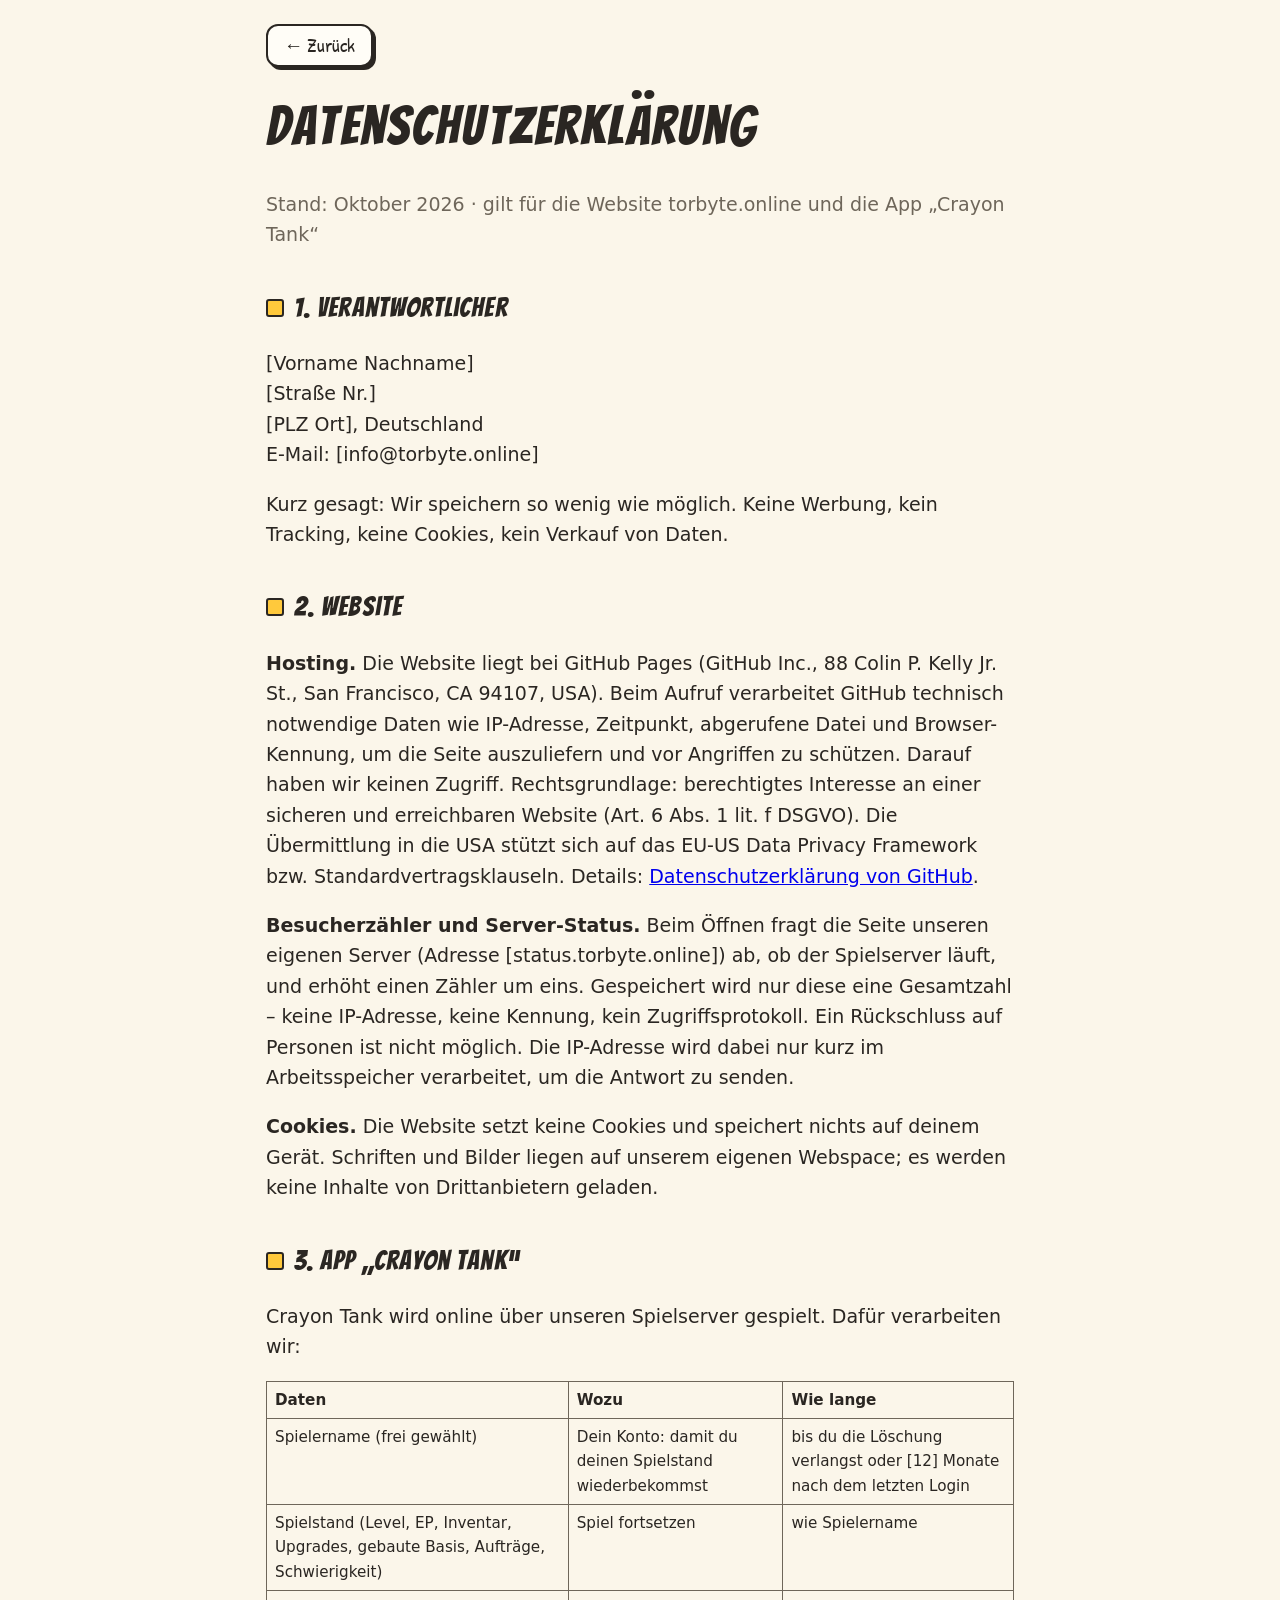
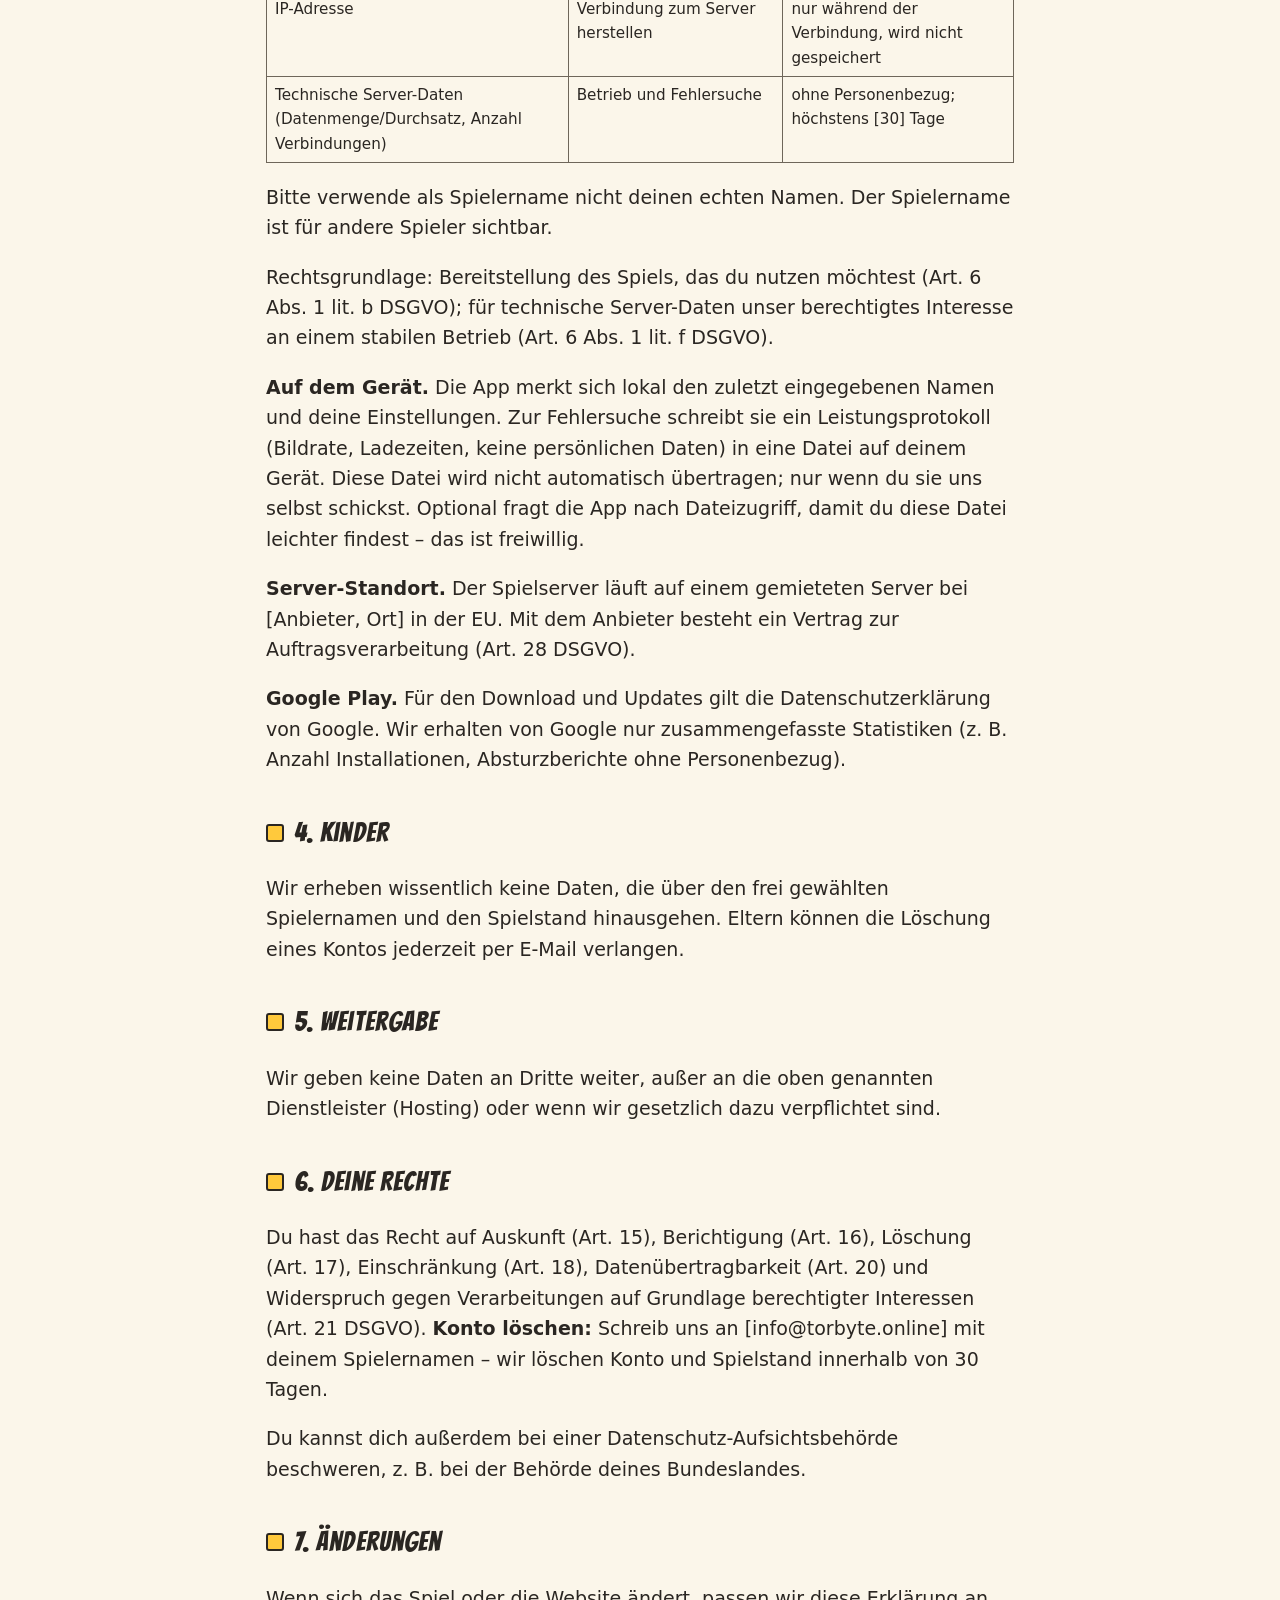
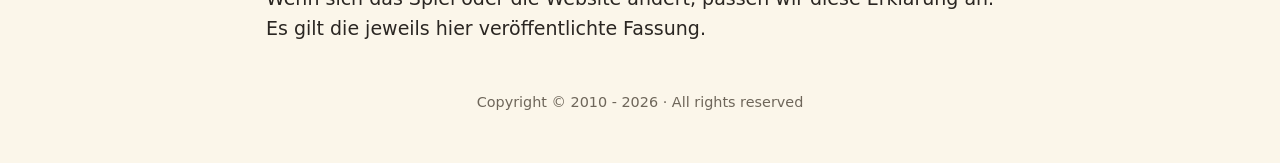
==== datenschutz.html @ 63ffa102 "Add files via upload" ====
<!doctype html>
<html lang="de">
<head>
<meta charset="utf-8">
<meta name="viewport" content="width=device-width, initial-scale=1">
<title>Datenschutz – Torbyte</title>
<style>
  @font-face { font-family:"Bangers"; src:url("fonts/Bangers-Regular.ttf") format("truetype"); font-display:swap; }
  @font-face { font-family:"Patrick Hand"; src:url("fonts/PatrickHand-Regular.ttf") format("truetype"); font-display:swap; }
  :root { --paper:#fbf6ea; --ink:#2a2622; --muted:#6e665a; --line:#2a2622; --yellow:#ffc93c; --card:#fffdf7; }
  @media (prefers-color-scheme: dark) { :root { --paper:#1f1c19; --ink:#f3ecdd; --muted:#b3aa9b; --line:#f3ecdd; --card:#2a2622; } }
  * { box-sizing:border-box; }
  body { margin:0; background:var(--paper); color:var(--ink); font:19px/1.6 system-ui, sans-serif; }
  .wrap { max-width:780px; margin:0 auto; padding:24px 16px 48px; }
  h1, h2 { font-family:"Bangers", Impact, sans-serif; font-weight:400; letter-spacing:.04em; }
  h1 { font-size:clamp(2.4rem, 8vw, 3.4rem); margin:16px 0 8px; }
  h2 { font-size:1.7rem; margin:36px 0 8px; }
  h2::before { content:""; display:inline-block; width:14px; height:14px; margin-right:10px; background:var(--yellow); border:2px solid var(--line); border-radius:3px; }
  .back {
    display:inline-block; font-family:"Patrick Hand", sans-serif; font-size:1.2rem; text-decoration:none; color:var(--ink);
    background:var(--card); border:2px solid var(--line); border-radius:12px; padding:4px 16px; box-shadow:3px 3px 0 var(--line);
  }
  .back:hover { background:var(--yellow); color:#2a2622; }
  .muted { color:var(--muted); }
  table { border-collapse:collapse; width:100%; font-size:.95rem; }
  td, th { border:1px solid var(--muted); padding:6px 8px; text-align:left; vertical-align:top; }
  footer { margin-top:48px; color:var(--muted); font-size:.9rem; text-align:center; }
</style>
</head>
<body>
<div class="wrap">
  <a class="back" href="./">← Zurück</a>

  <h1>Datenschutzerklärung</h1>
  <p class="muted">Stand: Oktober 2026 · gilt für die Website torbyte.online und die App „Crayon Tank“</p>

  <h2>1. Verantwortlicher</h2>
  <p>[Vorname Nachname]<br>[Straße Nr.]<br>[PLZ Ort], Deutschland<br>E-Mail: [info@torbyte.online]</p>
  <p>Kurz gesagt: Wir speichern so wenig wie möglich. Keine Werbung, kein Tracking, keine Cookies, kein Verkauf von Daten.</p>

  <h2>2. Website</h2>
  <p><b>Hosting.</b> Die Website liegt bei GitHub Pages (GitHub Inc., 88 Colin P. Kelly Jr. St., San Francisco, CA 94107, USA).
  Beim Aufruf verarbeitet GitHub technisch notwendige Daten wie IP-Adresse, Zeitpunkt, abgerufene Datei und Browser-Kennung,
  um die Seite auszuliefern und vor Angriffen zu schützen. Darauf haben wir keinen Zugriff.
  Rechtsgrundlage: berechtigtes Interesse an einer sicheren und erreichbaren Website (Art. 6 Abs. 1 lit. f DSGVO).
  Die Übermittlung in die USA stützt sich auf das EU-US Data Privacy Framework bzw. Standardvertragsklauseln.
  Details: <a href="https://docs.github.com/de/site-policy/privacy-policies/github-general-privacy-statement">Datenschutzerklärung von GitHub</a>.</p>
  <p><b>Besucherzähler und Server-Status.</b> Beim Öffnen fragt die Seite unseren eigenen Server (Adresse [status.torbyte.online]) ab,
  ob der Spielserver läuft, und erhöht einen Zähler um eins. Gespeichert wird nur diese eine Gesamtzahl –
  keine IP-Adresse, keine Kennung, kein Zugriffsprotokoll. Ein Rückschluss auf Personen ist nicht möglich.
  Die IP-Adresse wird dabei nur kurz im Arbeitsspeicher verarbeitet, um die Antwort zu senden.</p>
  <p><b>Cookies.</b> Die Website setzt keine Cookies und speichert nichts auf deinem Gerät. Schriften und Bilder liegen auf unserem eigenen Webspace; es werden keine Inhalte von Drittanbietern geladen.</p>

  <h2>3. App „Crayon Tank“</h2>
  <p>Crayon Tank wird online über unseren Spielserver gespielt. Dafür verarbeiten wir:</p>
  <table>
    <tr><th>Daten</th><th>Wozu</th><th>Wie lange</th></tr>
    <tr><td>Spielername (frei gewählt)</td><td>Dein Konto: damit du deinen Spielstand wiederbekommst</td><td>bis du die Löschung verlangst oder [12] Monate nach dem letzten Login</td></tr>
    <tr><td>Spielstand (Level, EP, Inventar, Upgrades, gebaute Basis, Aufträge, Schwierigkeit)</td><td>Spiel fortsetzen</td><td>wie Spielername</td></tr>
    <tr><td>IP-Adresse</td><td>Verbindung zum Server herstellen</td><td>nur während der Verbindung, wird nicht gespeichert</td></tr>
    <tr><td>Technische Server-Daten (Datenmenge/Durchsatz, Anzahl Verbindungen)</td><td>Betrieb und Fehlersuche</td><td>ohne Personenbezug; höchstens [30] Tage</td></tr>
  </table>
  <p>Bitte verwende als Spielername nicht deinen echten Namen. Der Spielername ist für andere Spieler sichtbar.</p>
  <p>Rechtsgrundlage: Bereitstellung des Spiels, das du nutzen möchtest (Art. 6 Abs. 1 lit. b DSGVO); für technische Server-Daten unser berechtigtes Interesse an einem stabilen Betrieb (Art. 6 Abs. 1 lit. f DSGVO).</p>
  <p><b>Auf dem Gerät.</b> Die App merkt sich lokal den zuletzt eingegebenen Namen und deine Einstellungen. Zur Fehlersuche schreibt sie ein Leistungsprotokoll
  (Bildrate, Ladezeiten, keine persönlichen Daten) in eine Datei auf deinem Gerät. Diese Datei wird nicht automatisch übertragen;
  nur wenn du sie uns selbst schickst. Optional fragt die App nach Dateizugriff, damit du diese Datei leichter findest – das ist freiwillig.</p>
  <p><b>Server-Standort.</b> Der Spielserver läuft auf einem gemieteten Server bei [Anbieter, Ort] in der EU. Mit dem Anbieter besteht ein Vertrag zur Auftragsverarbeitung (Art. 28 DSGVO).</p>
  <p><b>Google Play.</b> Für den Download und Updates gilt die Datenschutzerklärung von Google. Wir erhalten von Google nur zusammengefasste Statistiken (z. B. Anzahl Installationen, Absturzberichte ohne Personenbezug).</p>

  <h2>4. Kinder</h2>
  <p>Wir erheben wissentlich keine Daten, die über den frei gewählten Spielernamen und den Spielstand hinausgehen. Eltern können die Löschung eines Kontos jederzeit per E-Mail verlangen.</p>

  <h2>5. Weitergabe</h2>
  <p>Wir geben keine Daten an Dritte weiter, außer an die oben genannten Dienstleister (Hosting) oder wenn wir gesetzlich dazu verpflichtet sind.</p>

  <h2>6. Deine Rechte</h2>
  <p>Du hast das Recht auf Auskunft (Art. 15), Berichtigung (Art. 16), Löschung (Art. 17), Einschränkung (Art. 18), Datenübertragbarkeit (Art. 20)
  und Widerspruch gegen Verarbeitungen auf Grundlage berechtigter Interessen (Art. 21 DSGVO).
  <b>Konto löschen:</b> Schreib uns an [info@torbyte.online] mit deinem Spielernamen – wir löschen Konto und Spielstand innerhalb von 30 Tagen.</p>
  <p>Du kannst dich außerdem bei einer Datenschutz-Aufsichtsbehörde beschweren, z. B. bei der Behörde deines Bundeslandes.</p>

  <h2>7. Änderungen</h2>
  <p>Wenn sich das Spiel oder die Website ändert, passen wir diese Erklärung an. Es gilt die jeweils hier veröffentlichte Fassung.</p>

  <footer>Copyright © 2010 - 2026 · All rights reserved</footer>
</div>
</body>
</html>
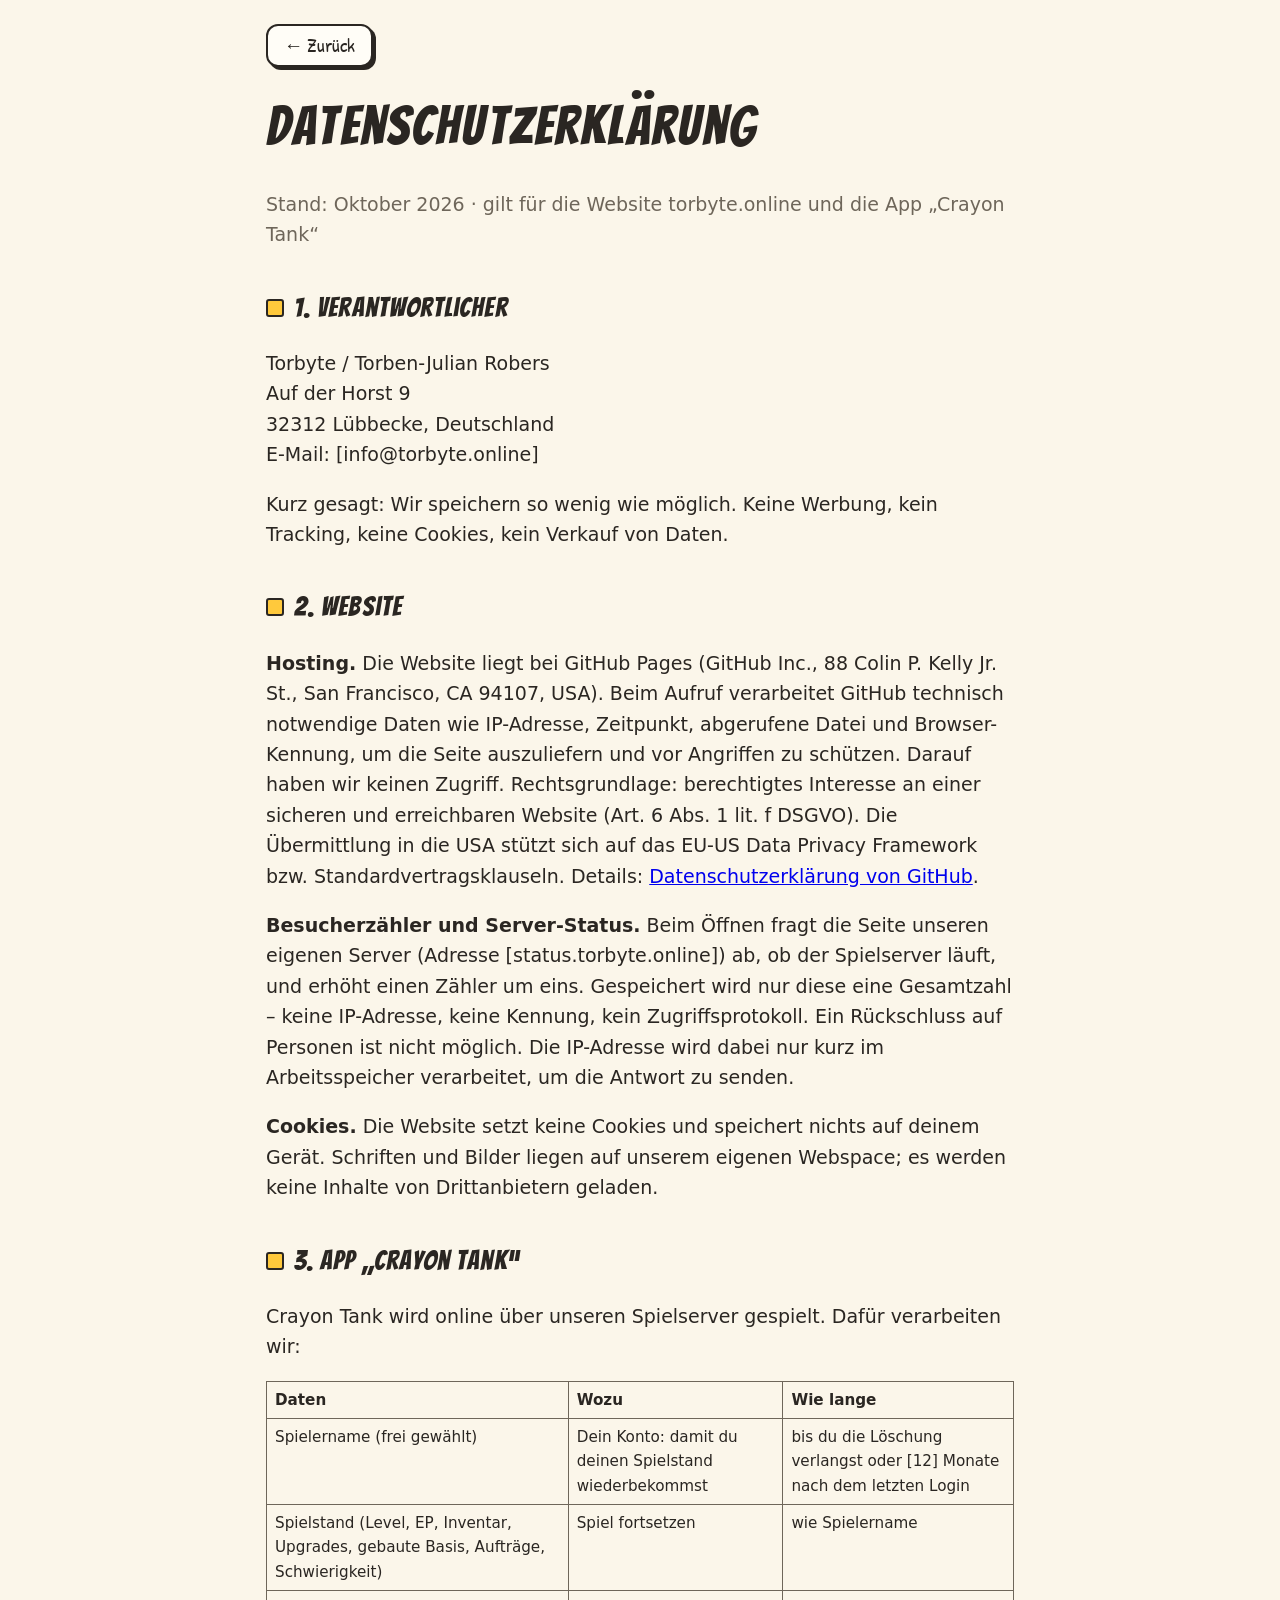
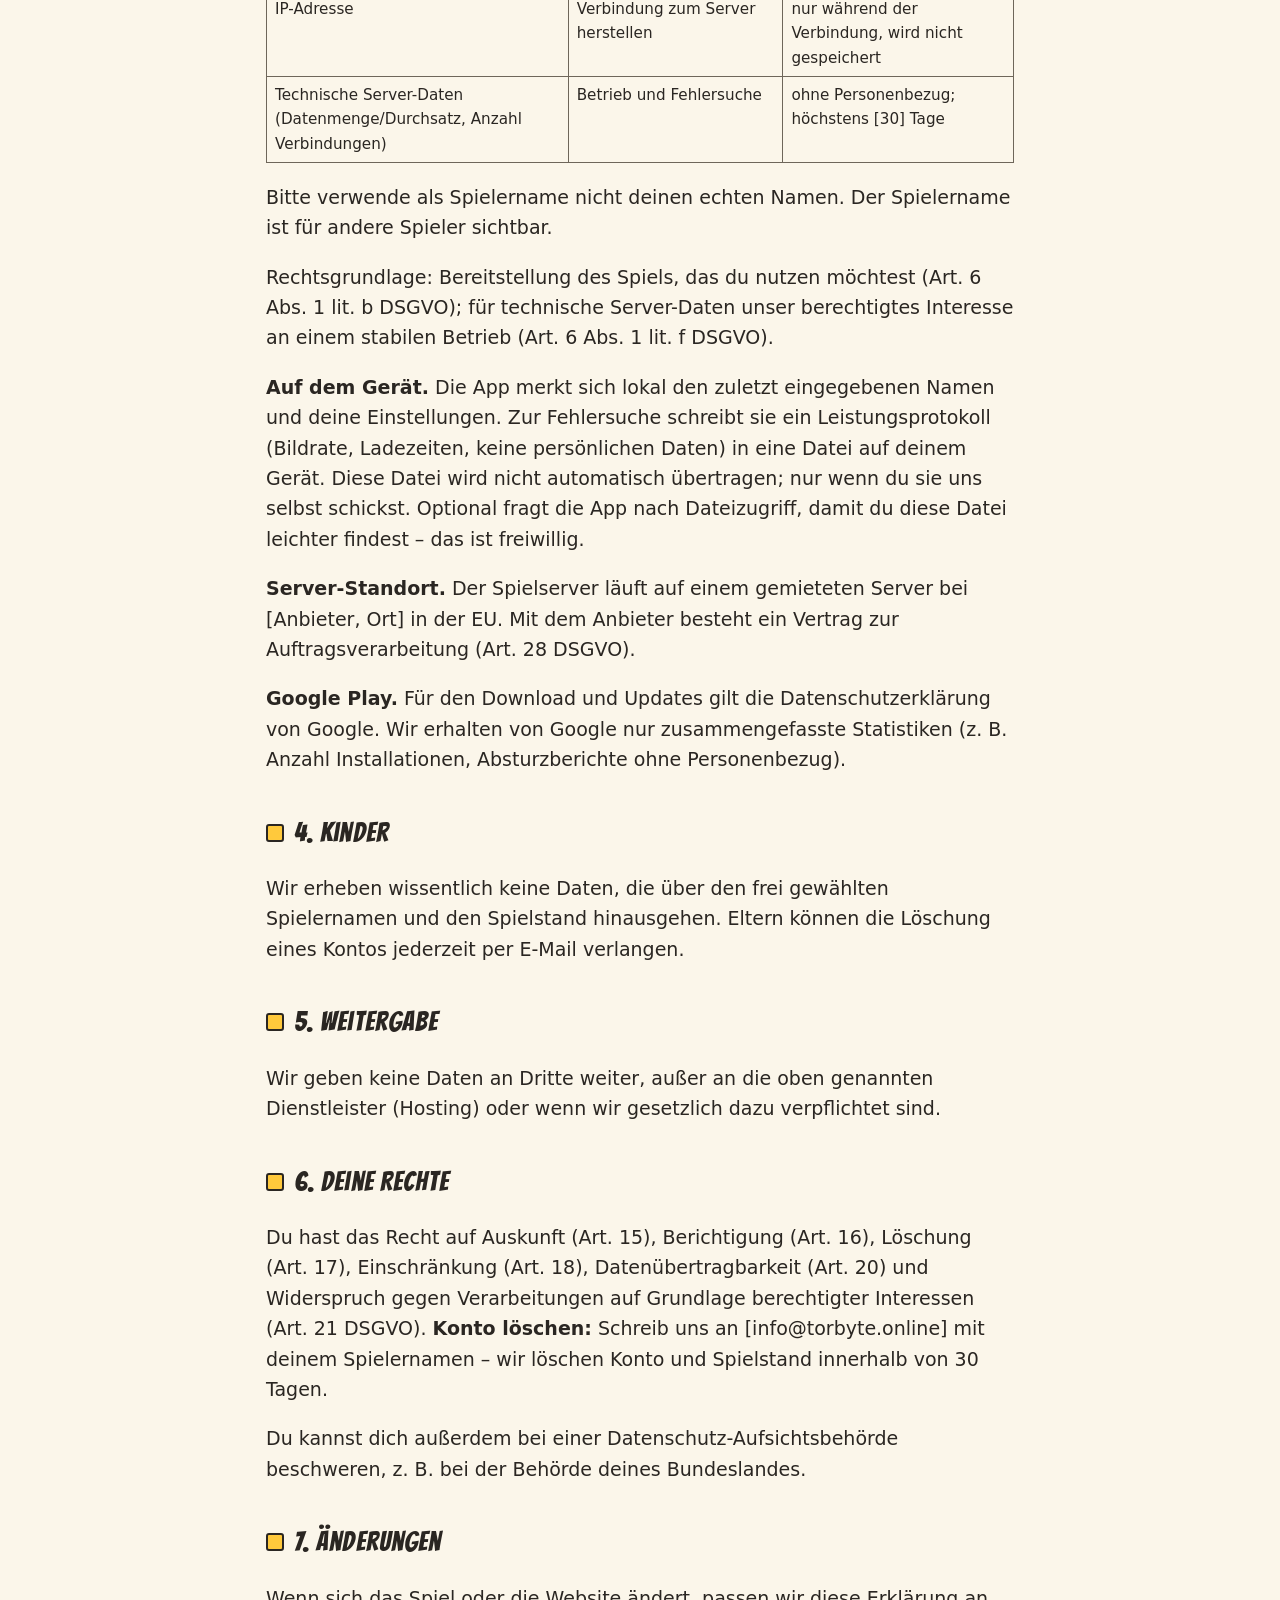
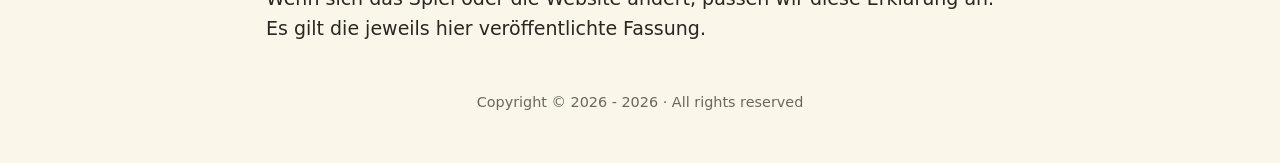
==== commit 661e309e: "Update privacy policy contact information and copyright year" ====
--- a/datenschutz.html
+++ b/datenschutz.html
@@ -35,7 +35,7 @@
   <p class="muted">Stand: Oktober 2026 · gilt für die Website torbyte.online und die App „Crayon Tank“</p>
 
   <h2>1. Verantwortlicher</h2>
-  <p>[Vorname Nachname]<br>[Straße Nr.]<br>[PLZ Ort], Deutschland<br>E-Mail: [info@torbyte.online]</p>
+  <p>Torbyte / Torben-Julian Robers<br>Auf der Horst 9<br>32312 Lübbecke, Deutschland<br>E-Mail: [info@torbyte.online]</p>
   <p>Kurz gesagt: Wir speichern so wenig wie möglich. Keine Werbung, kein Tracking, keine Cookies, kein Verkauf von Daten.</p>
 
   <h2>2. Website</h2>
@@ -83,7 +83,7 @@
   <h2>7. Änderungen</h2>
   <p>Wenn sich das Spiel oder die Website ändert, passen wir diese Erklärung an. Es gilt die jeweils hier veröffentlichte Fassung.</p>
 
-  <footer>Copyright © 2010 - 2026 · All rights reserved</footer>
+  <footer>Copyright © 2026 - 2026 · All rights reserved</footer>
 </div>
 </body>
 </html>
